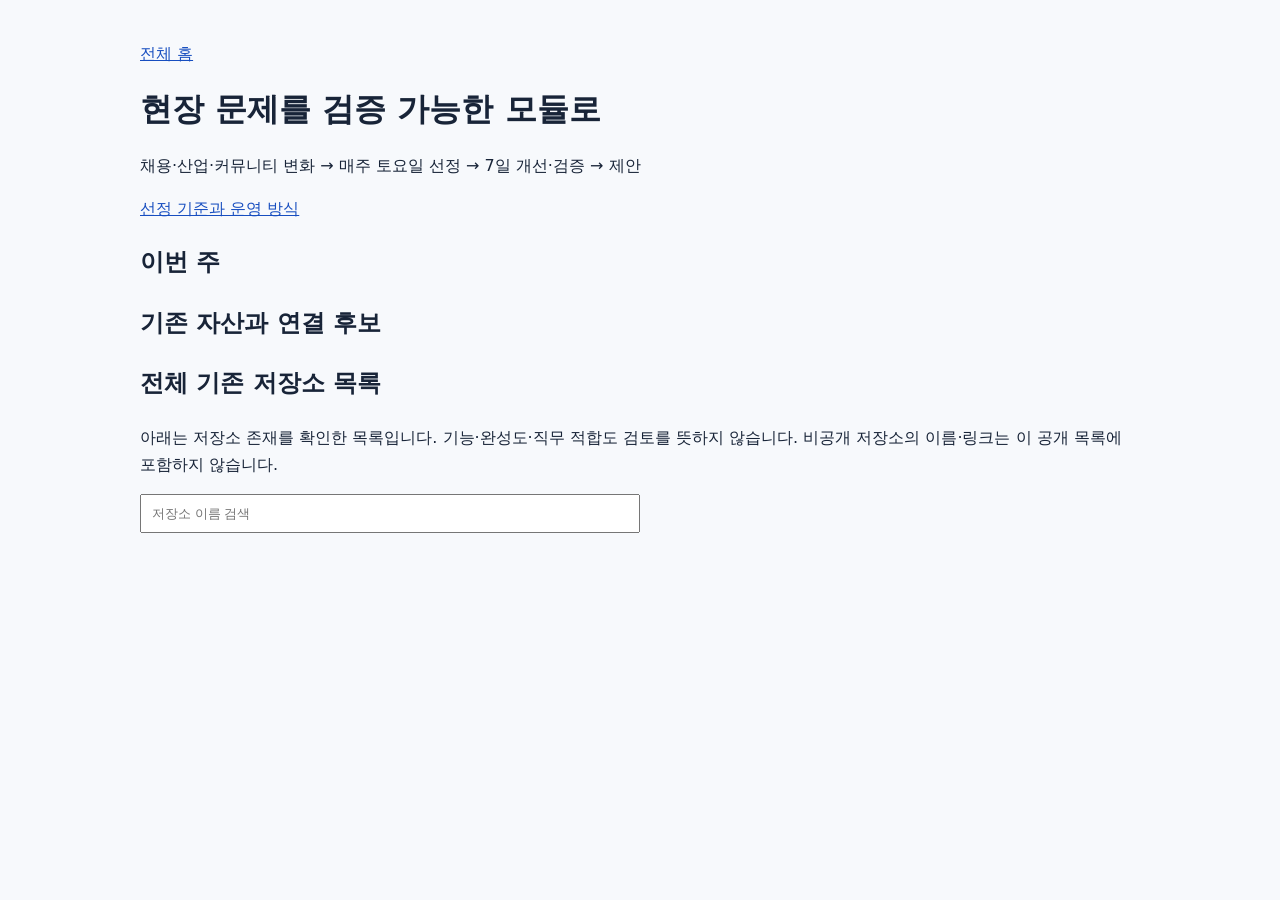
==== projects.html @ a0607db1 "Add public-only project catalog and weekly sprint policy" ====
<!doctype html><html lang="ko"><meta charset="utf-8"><meta name="viewport" content="width=device-width,initial-scale=1"><title>주간 프로젝트 · ndndndn1</title><style>body{font:16px/1.7 system-ui;margin:40px auto;max-width:1000px;padding:0 20px;background:#f7f9fc;color:#182438}article{background:white;padding:24px;margin:16px 0;border:1px solid #dce4ee;border-radius:12px}a{color:#174ec0}input{padding:10px;width:90%;max-width:500px}small{color:#58677a}h1{line-height:1.3}li{margin:5px}</style><header><a href="./">전체 홈</a><h1>현장 문제를 검증 가능한 모듈로</h1><p>채용·산업·커뮤니티 변화 → 매주 토요일 선정 → 7일 개선·검증 → 제안</p><a href="weekly-projects.md">선정 기준과 운영 방식</a></header><main><h2>이번 주</h2><div id="active"></div><h2>기존 자산과 연결 후보</h2><div id="projects"></div><h2>전체 기존 저장소 목록</h2><p>아래는 저장소 존재를 확인한 목록입니다. 기능·완성도·직무 적합도 검토를 뜻하지 않습니다. 비공개 저장소의 이름·링크는 이 공개 목록에 포함하지 않습니다.</p><input id="filter" type="search" placeholder="저장소 이름 검색" aria-label="저장소 검색"><ul id="inventory"></ul><p id="error" role="alert"></p></main><script src="projects.js"></script></html>
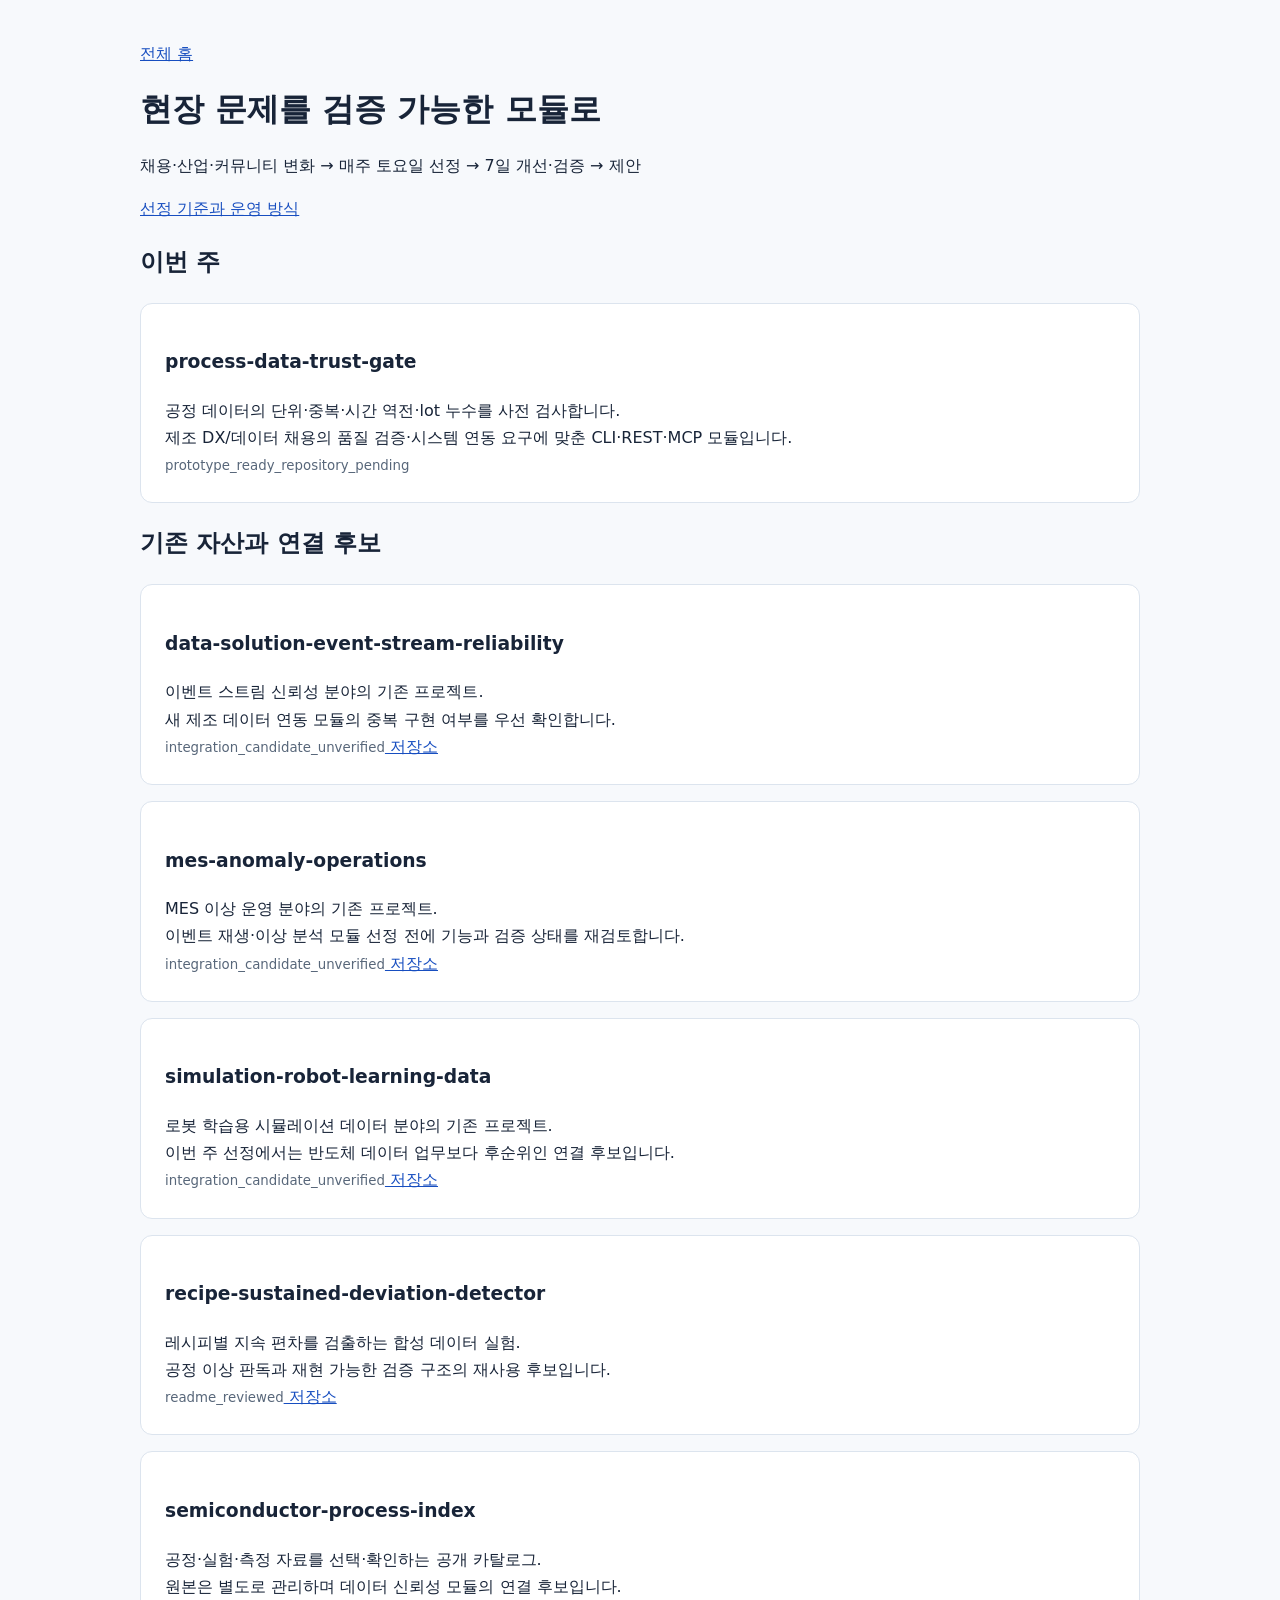
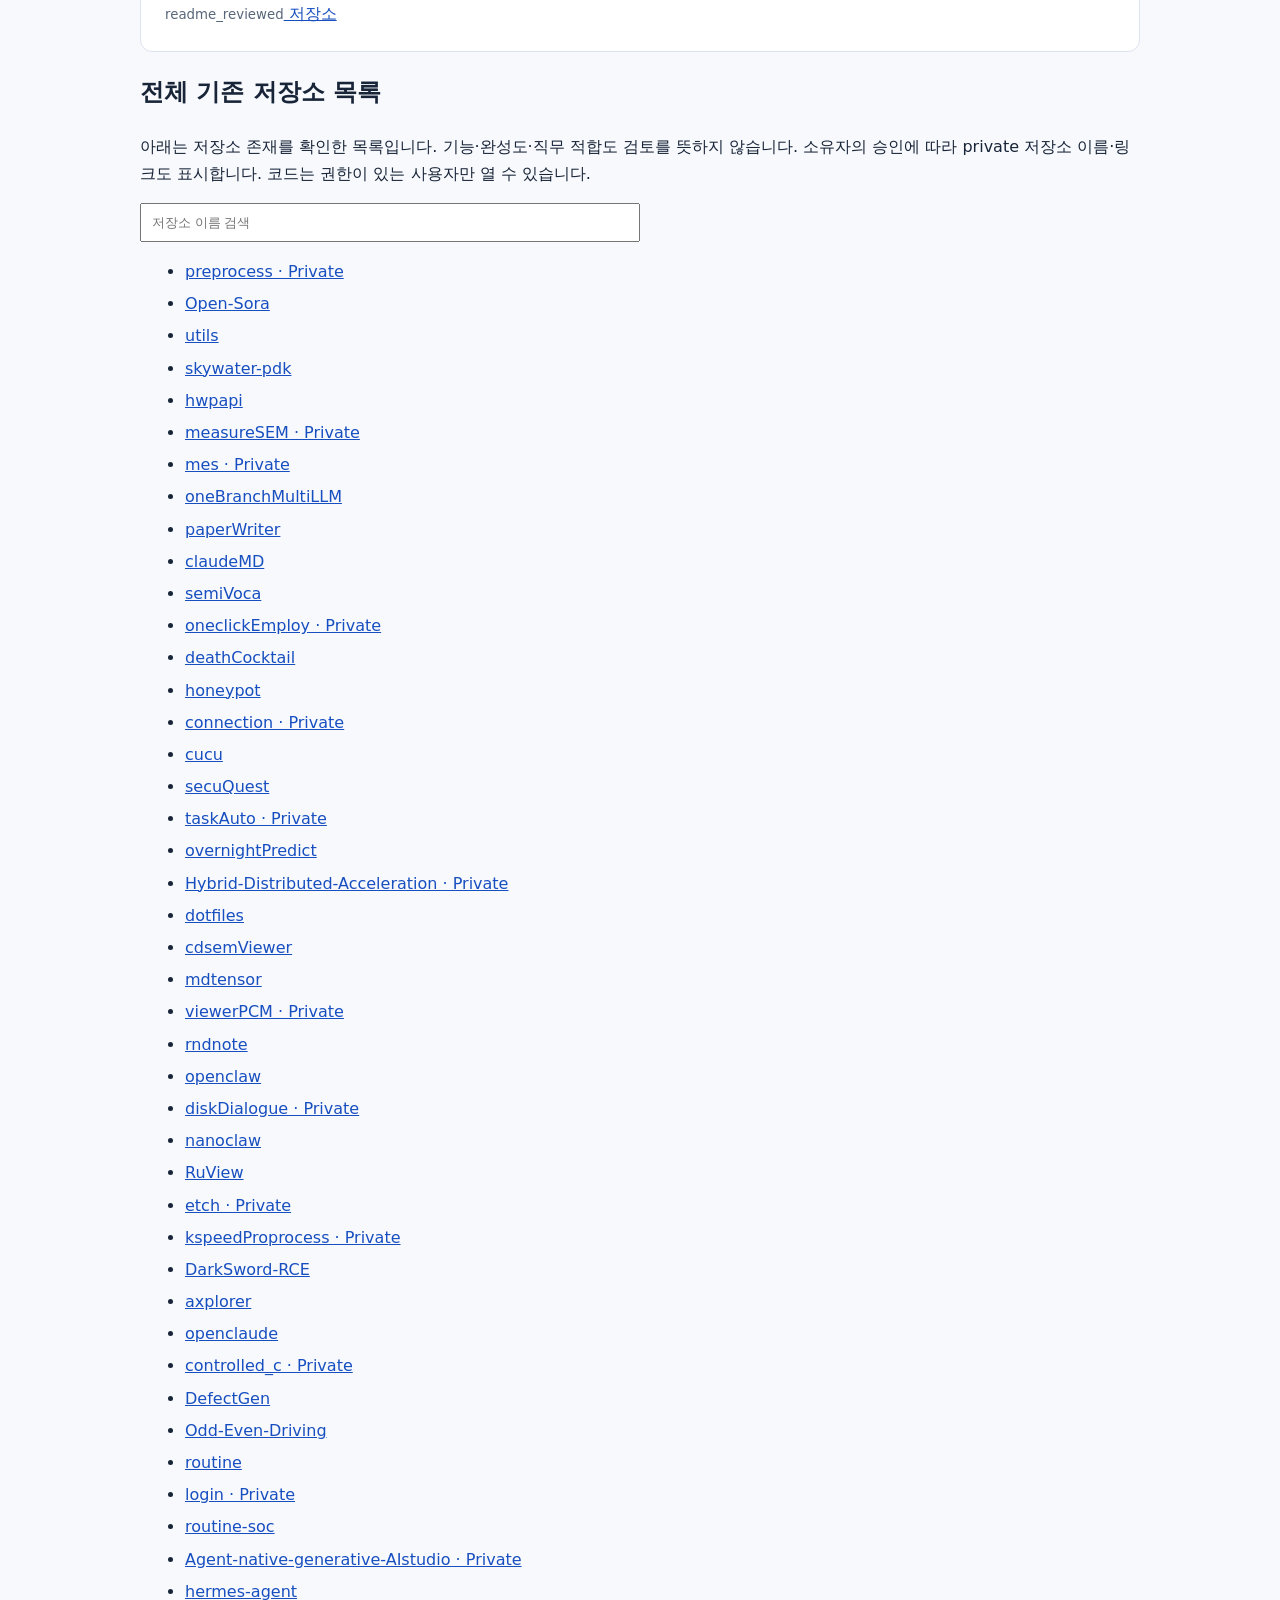
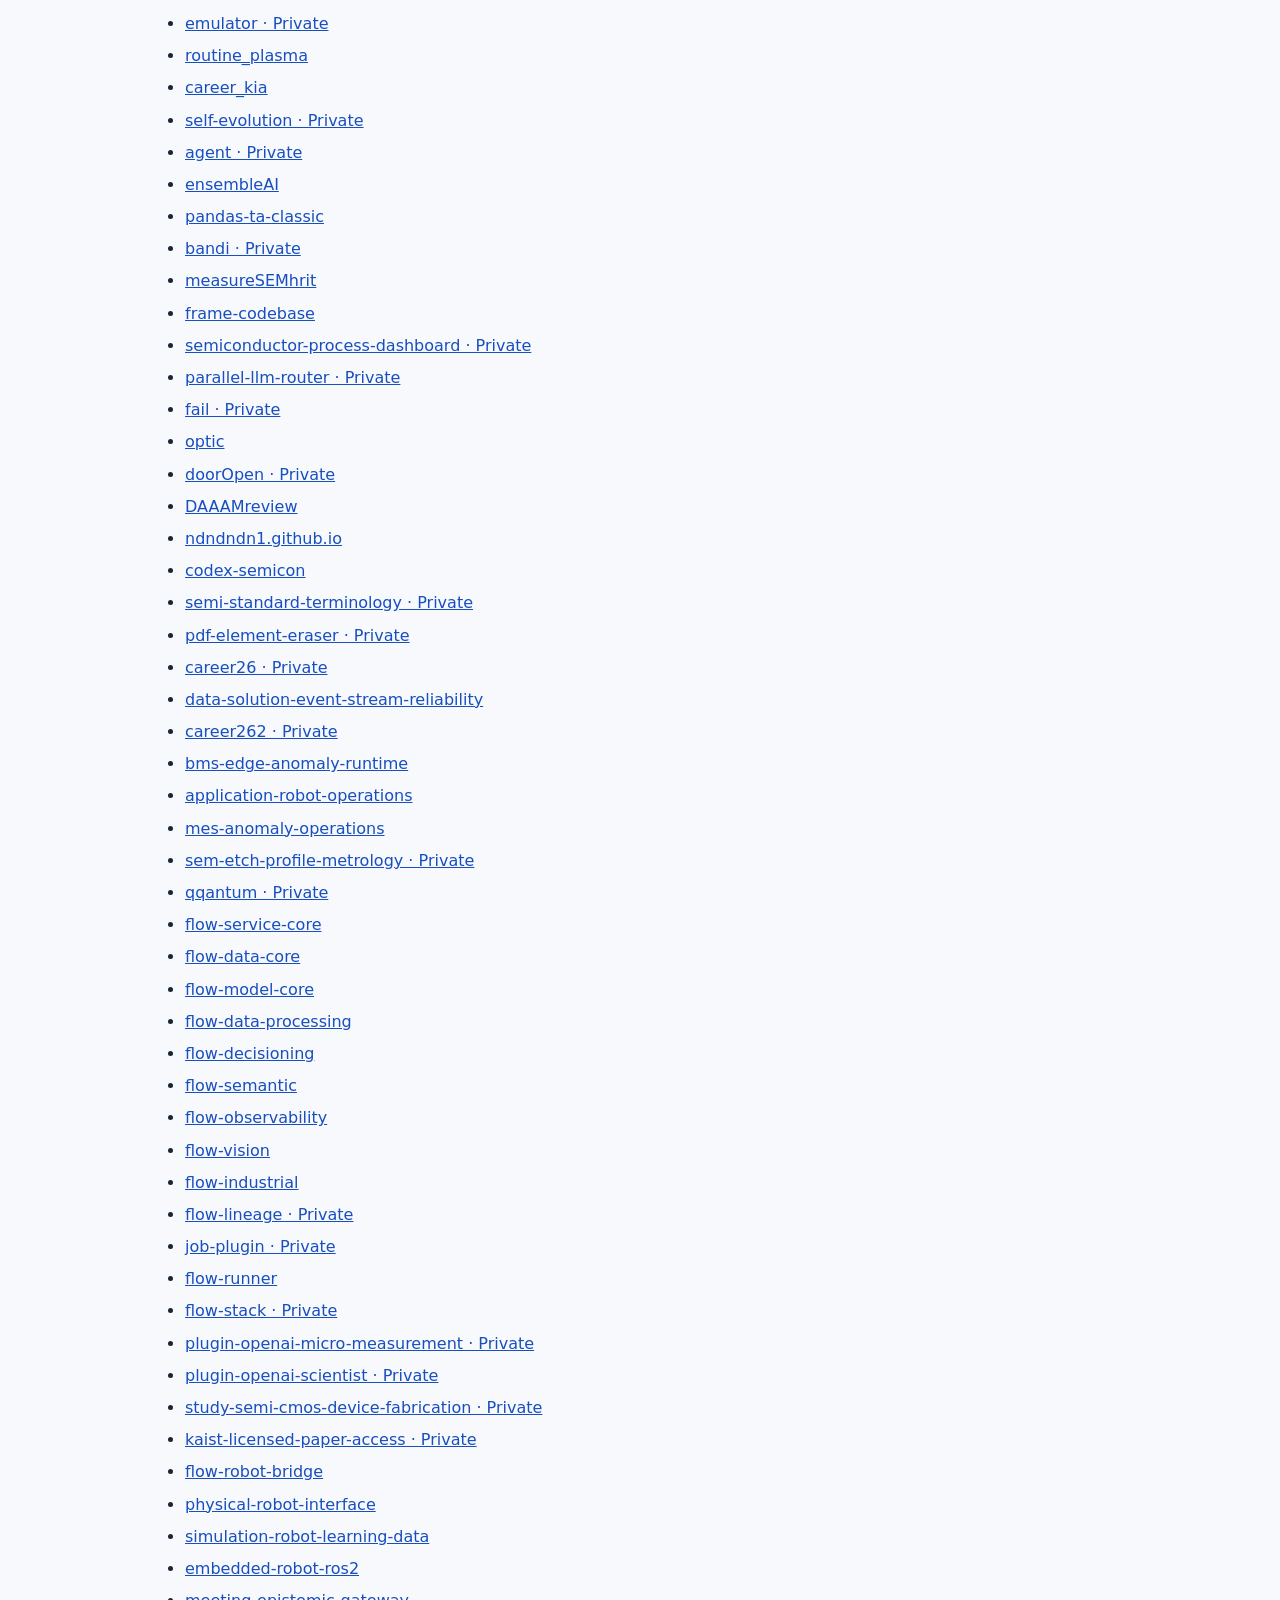
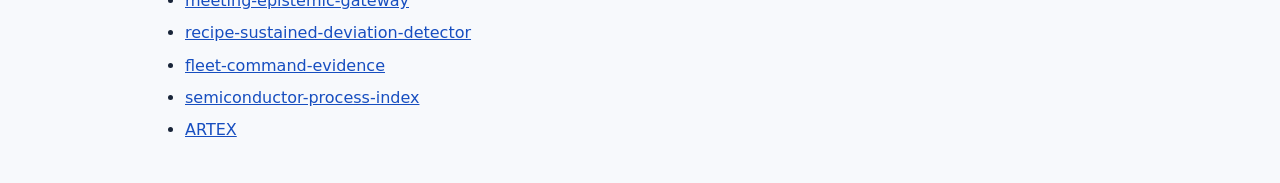
==== commit 702e2947: "Explain owner-authorized private repository listing" ====
--- a/projects.html
+++ b/projects.html
@@ -1 +1 @@
-<!doctype html><html lang="ko"><meta charset="utf-8"><meta name="viewport" content="width=device-width,initial-scale=1"><title>주간 프로젝트 · ndndndn1</title><style>body{font:16px/1.7 system-ui;margin:40px auto;max-width:1000px;padding:0 20px;background:#f7f9fc;color:#182438}article{background:white;padding:24px;margin:16px 0;border:1px solid #dce4ee;border-radius:12px}a{color:#174ec0}input{padding:10px;width:90%;max-width:500px}small{color:#58677a}h1{line-height:1.3}li{margin:5px}</style><header><a href="./">전체 홈</a><h1>현장 문제를 검증 가능한 모듈로</h1><p>채용·산업·커뮤니티 변화 → 매주 토요일 선정 → 7일 개선·검증 → 제안</p><a href="weekly-projects.md">선정 기준과 운영 방식</a></header><main><h2>이번 주</h2><div id="active"></div><h2>기존 자산과 연결 후보</h2><div id="projects"></div><h2>전체 기존 저장소 목록</h2><p>아래는 저장소 존재를 확인한 목록입니다. 기능·완성도·직무 적합도 검토를 뜻하지 않습니다. 비공개 저장소의 이름·링크는 이 공개 목록에 포함하지 않습니다.</p><input id="filter" type="search" placeholder="저장소 이름 검색" aria-label="저장소 검색"><ul id="inventory"></ul><p id="error" role="alert"></p></main><script src="projects.js"></script></html>+<!doctype html><html lang="ko"><meta charset="utf-8"><meta name="viewport" content="width=device-width,initial-scale=1"><title>주간 프로젝트 · ndndndn1</title><style>body{font:16px/1.7 system-ui;margin:40px auto;max-width:1000px;padding:0 20px;background:#f7f9fc;color:#182438}article{background:white;padding:24px;margin:16px 0;border:1px solid #dce4ee;border-radius:12px}a{color:#174ec0}input{padding:10px;width:90%;max-width:500px}small{color:#58677a}h1{line-height:1.3}li{margin:5px}</style><header><a href="./">전체 홈</a><h1>현장 문제를 검증 가능한 모듈로</h1><p>채용·산업·커뮤니티 변화 → 매주 토요일 선정 → 7일 개선·검증 → 제안</p><a href="weekly-projects.md">선정 기준과 운영 방식</a></header><main><h2>이번 주</h2><div id="active"></div><h2>기존 자산과 연결 후보</h2><div id="projects"></div><h2>전체 기존 저장소 목록</h2><p>아래는 저장소 존재를 확인한 목록입니다. 기능·완성도·직무 적합도 검토를 뜻하지 않습니다. 소유자의 승인에 따라 private 저장소 이름·링크도 표시합니다. 코드는 권한이 있는 사용자만 열 수 있습니다.</p><input id="filter" type="search" placeholder="저장소 이름 검색" aria-label="저장소 검색"><ul id="inventory"></ul><p id="error" role="alert"></p></main><script src="projects.js"></script></html>
